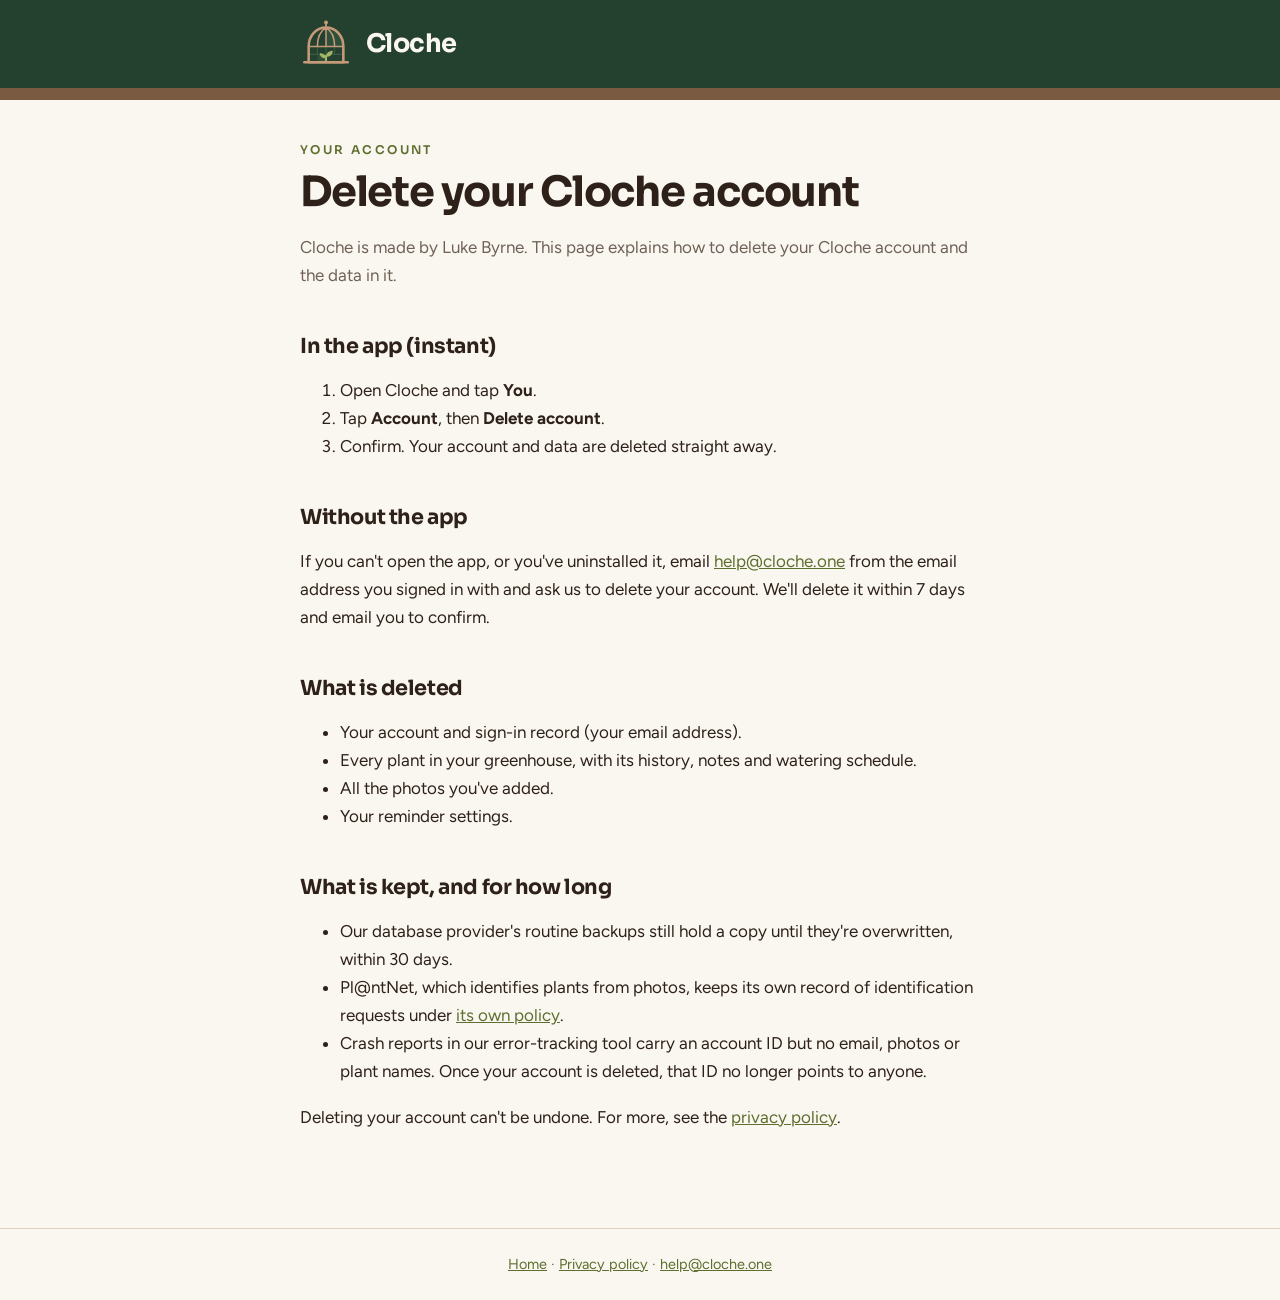
==== delete-account/index.html @ 3b1a8811 "Add delete-account page for Google Play and link it from the site Co-Authored-By: Claude Sonnet 5.5 " ====
<!doctype html>
<html lang="en">
<head>
<meta charset="utf-8">
<meta name="viewport" content="width=device-width, initial-scale=1">
<title>Delete your Cloche account</title>
<link rel="icon" type="image/svg+xml" href="/favicon.svg" media="(prefers-color-scheme: light)">
<link rel="icon" type="image/svg+xml" href="/favicon-dark.svg" media="(prefers-color-scheme: dark)">
<link rel="apple-touch-icon" href="/apple-touch-icon.png">
<link rel="preconnect" href="https://fonts.googleapis.com">
<link rel="preconnect" href="https://fonts.gstatic.com" crossorigin>
<link rel="stylesheet" href="https://fonts.googleapis.com/css2?family=Sora:wght@400;600;700&family=Figtree:ital,wght@0,400;0,500;0,600;1,400&display=swap">
<style>
  :root { --bg:#FAF7F1; --text:#2E2119; --muted:#6F6157; --line:#DDD2BF; --accent:#5E6E2E; --card:#EFE8DC; --glass:#24402F; --walnut:#7A5A40; --sprout:#A3B566; --linen:#FAF7F1; }
  @media (prefers-color-scheme: dark) {
    :root { --bg:#16110E; --text:#F4EEE5; --muted:#B9AC9E; --line:#3A2F26; --accent:#A3B566; --card:#261E18; --walnut:#C49A78; }
  }
  * { box-sizing:border-box; }
  body { margin:0; min-height:100vh; display:flex; flex-direction:column; background:var(--bg); color:var(--text); font:17px/1.65 "Figtree", system-ui, sans-serif; }
  /* Header: greenhouse glass over a walnut plank, as on the home page */
  .top { background:var(--glass); color:var(--linen); }
  .top .wrap { max-width:720px; margin:0 auto; padding:0 20px; }
  .top a { display:flex; align-items:center; gap:14px; padding:18px 0; color:var(--linen); text-decoration:none; width:max-content; }
  .top svg { width:52px; height:52px; display:block; }
  .top .name { font:700 1.6rem/1 "Sora", system-ui, sans-serif; letter-spacing:-.02em; }
  .plank { height:12px; background:var(--walnut); }
  main { flex:1; max-width:720px; width:100%; margin:0 auto; padding:44px 20px 80px; }
  .eyebrow { font:600 .75rem/1 "Sora", system-ui, sans-serif; letter-spacing:.2em; text-transform:uppercase; color:var(--accent); margin:0 0 14px; }
  h1, h2 { font-family:"Sora", system-ui, sans-serif; letter-spacing:-.02em; }
  h1 { font-size:clamp(2rem, 6vw, 2.6rem); line-height:1.1; letter-spacing:-.03em; margin:0 0 .5rem; }
  h2 { font-size:1.3rem; line-height:1.25; margin:2.75rem 0 .5rem; }
  .muted { color:var(--muted); }
  table { width:100%; border-collapse:separate; border-spacing:0; background:var(--card); border-radius:20px; overflow:hidden; font-size:.95rem; margin:1rem 0; }
  th, td { text-align:left; vertical-align:top; padding:12px 16px; border-bottom:1px solid var(--line); }
  tr:last-child td { border-bottom:0; }
  th { color:var(--accent); font:600 .72rem/1.3 "Sora", system-ui, sans-serif; letter-spacing:.1em; text-transform:uppercase; }
  @media (max-width:560px) { table { table-layout:fixed; font-size:.84rem; } th, td { padding:10px 9px; overflow-wrap:anywhere; } th { font-size:.64rem; letter-spacing:.06em; } }
  .summary { background:var(--card); border-radius:20px; padding:18px 24px 6px; margin-top:1.5rem; border-left:6px solid var(--sprout); }
  .todo { background:#F6E7CC; color:#8A4F0E; padding:0 4px; border-radius:4px; }
  a { color:var(--accent); }
  footer { padding:24px; text-align:center; font-size:.9rem; color:var(--muted); border-top:1px solid var(--line); }
</style>
</head>
<body>
<header class="top"><div class="wrap"><a href="/" aria-label="Cloche home"><svg aria-hidden="true" xmlns="http://www.w3.org/2000/svg" viewBox="0 0 120 120"><path d="M20 102 V66 C20 40 38 22 60 22 C82 22 100 40 100 66 V102 Z" fill="#24402F"/><path d="M60 22 C82 22 100 40 100 66 H60 Z" fill="#2E4F3A"/><path d="M40 84 H60 V102 H40 Z" fill="#2E4F3A"/><path d="M20 84 H100 M40 66 V84 M60 66 V84 M80 66 V84" stroke="#3A5E45" stroke-width="2.5" fill="none"/><path d="M60 102 V87.6" stroke="#A3B566" stroke-width="4.8" stroke-linecap="round" fill="none"/><path d="M60 90 C60 80.4 67.2 75.6 75.6 75.6 C75.6 84 69.6 90 60 90 Z M60 93.6 C60 85.2 52.8 81.6 45.6 81.6 C45.6 88.8 51.6 93.6 60 93.6 Z" fill="#A3B566"/><g fill="none" stroke="#C49A78" stroke-linecap="round" stroke-linejoin="round"><path d="M20 66 H100 M40 66 C40 44 48 29 60 22 M80 66 C80 44 72 29 60 22 M60 22 V66" stroke-width="3.5"/><path d="M20 102 V66 C20 40 38 22 60 22 C82 22 100 40 100 66 V102 Z" stroke-width="6"/><path d="M60 22 V13" stroke-width="4"/><path d="M10 102 H110" stroke-width="6"/></g><circle cx="60" cy="10.5" r="4.5" fill="#C49A78"/></svg><span class="name">Cloche</span></a></div></header>
<div class="plank"></div>
<main>

<div class="eyebrow">Your account</div>
<h1>Delete your Cloche account</h1>
<p class="muted">Cloche is made by Luke Byrne. This page explains how to delete your Cloche account and the data in it.</p>

<h2>In the app (instant)</h2>
<ol>
  <li>Open Cloche and tap <strong>You</strong>.</li>
  <li>Tap <strong>Account</strong>, then <strong>Delete account</strong>.</li>
  <li>Confirm. Your account and data are deleted straight away.</li>
</ol>

<h2>Without the app</h2>
<p>If you can't open the app, or you've uninstalled it, email <a href="mailto:help@cloche.one?subject=Delete%20my%20Cloche%20account">help@cloche.one</a> from the email address you signed in with and ask us to delete your account. We'll delete it within 7 days and email you to confirm.</p>

<h2>What is deleted</h2>
<ul>
  <li>Your account and sign-in record (your email address).</li>
  <li>Every plant in your greenhouse, with its history, notes and watering schedule.</li>
  <li>All the photos you've added.</li>
  <li>Your reminder settings.</li>
</ul>

<h2>What is kept, and for how long</h2>
<ul>
  <li>Our database provider's routine backups still hold a copy until they're overwritten, within 30 days.</li>
  <li>Pl@ntNet, which identifies plants from photos, keeps its own record of identification requests under <a href="https://plantnet.org">its own policy</a>.</li>
  <li>Crash reports in our error-tracking tool carry an account ID but no email, photos or plant names. Once your account is deleted, that ID no longer points to anyone.</li>
</ul>
<p>Deleting your account can't be undone. For more, see the <a href="/privacy/">privacy policy</a>.</p>
</main>
<footer>
  <a href="/">Home</a> &middot; <a href="/privacy/">Privacy policy</a> &middot; <a href="mailto:help@cloche.one">help@cloche.one</a>
</footer>
</body>
</html>
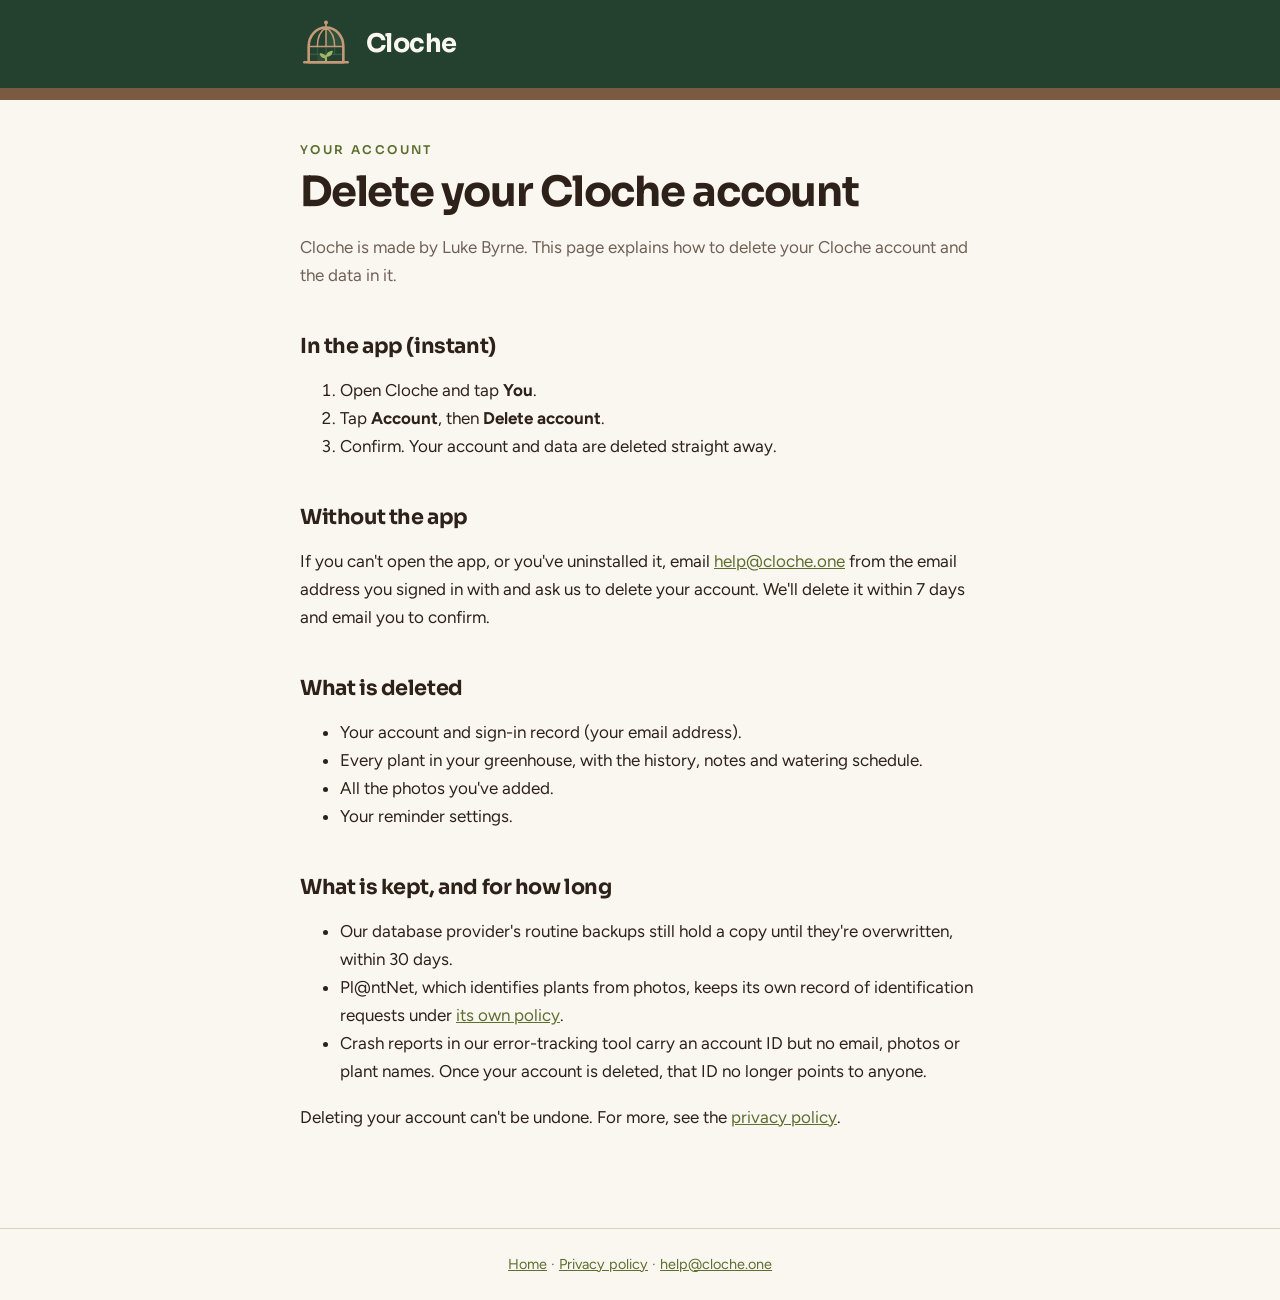
==== commit 24584d11: "Copy: call a plant "your plant", not "it" Rewords plant-as-subject lines on the home, garden centres" ====
--- a/delete-account/index.html
+++ b/delete-account/index.html
@@ -63,7 +63,7 @@
 <h2>What is deleted</h2>
 <ul>
   <li>Your account and sign-in record (your email address).</li>
-  <li>Every plant in your greenhouse, with its history, notes and watering schedule.</li>
+  <li>Every plant in your greenhouse, with the history, notes and watering schedule.</li>
   <li>All the photos you've added.</li>
   <li>Your reminder settings.</li>
 </ul>
